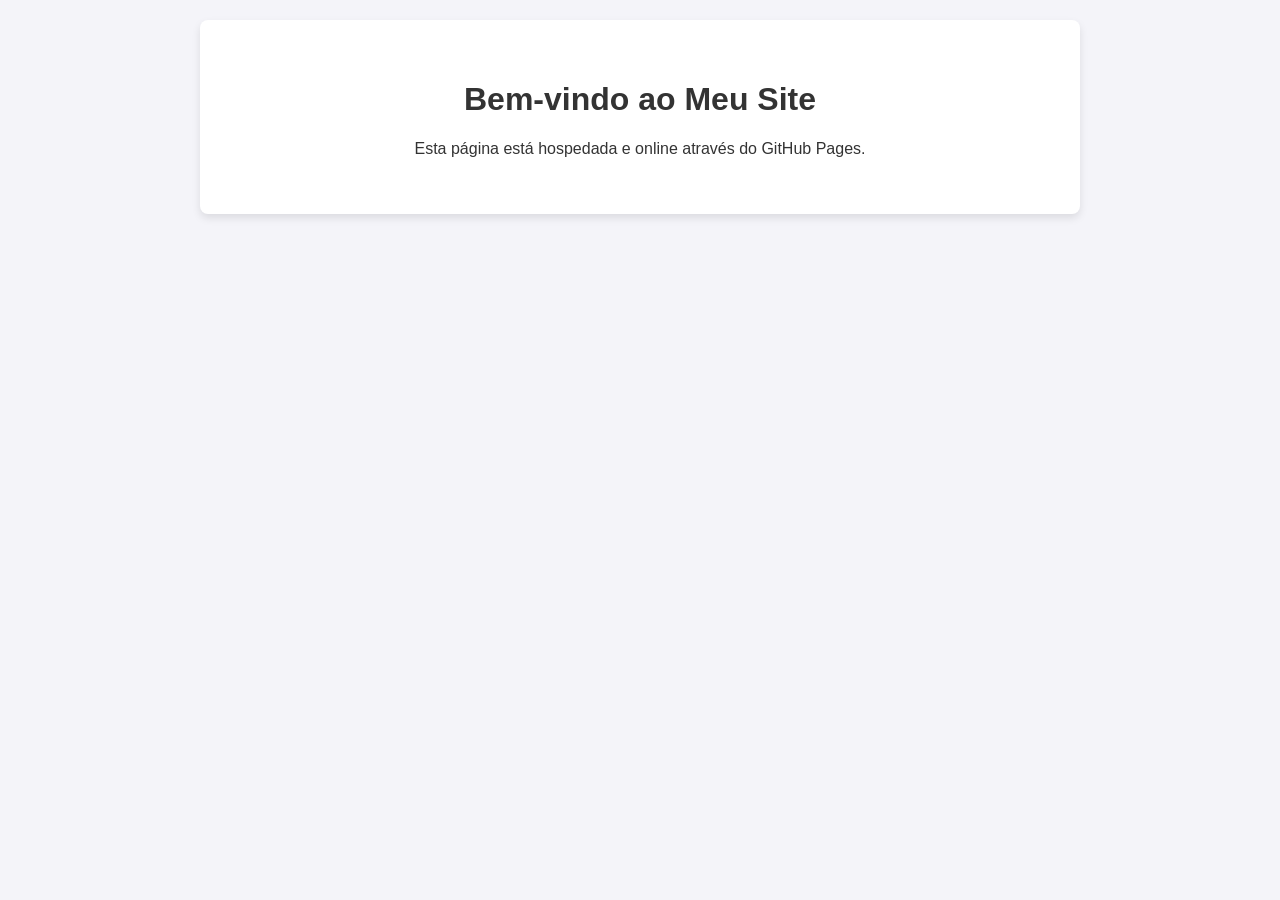
==== index.html @ ae2e9677 "Create index.html" ====
<!DOCTYPE html>
<html lang="pt-BR">
<head>
    <meta charset="UTF-8">
    <meta name="viewport" content="width=device-width, initial-scale=1.0">
    <title>Página Inicial</title>
    <style>
        body {
            font-family: Arial, sans-serif;
            background-color: #f4f4f9;
            color: #333;
            margin: 0;
            padding: 20px;
            text-align: center;
        }
        .container {
            max-width: 800px;
            margin: 0 auto;
            background: #fff;
            padding: 40px;
            border-radius: 8px;
            box-shadow: 0 4px 8px rgba(0,0,0,0.1);
        }
    </style>
</head>
<body>
    <div class="container">
        <h1>Bem-vindo ao Meu Site</h1>
        <p>Esta página está hospedada e online através do GitHub Pages.</p>
    </div>
</body>
</html>
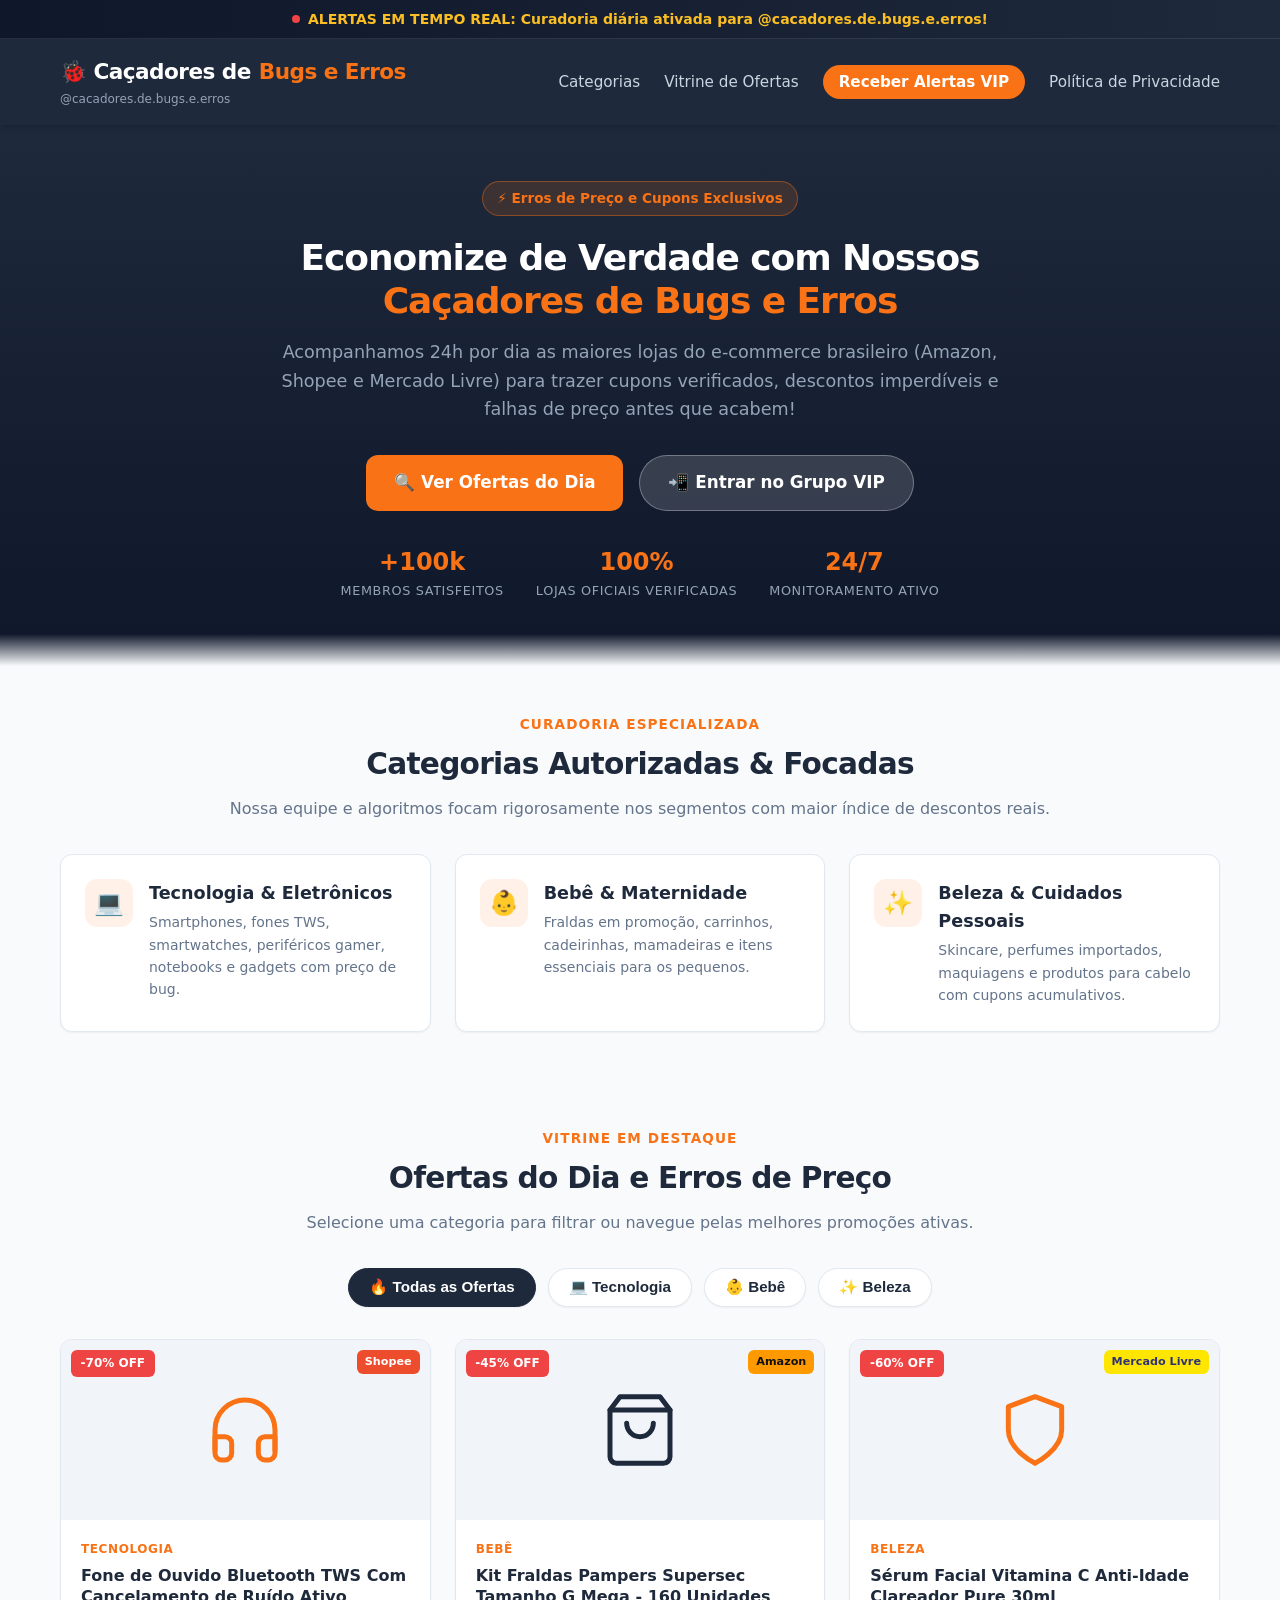
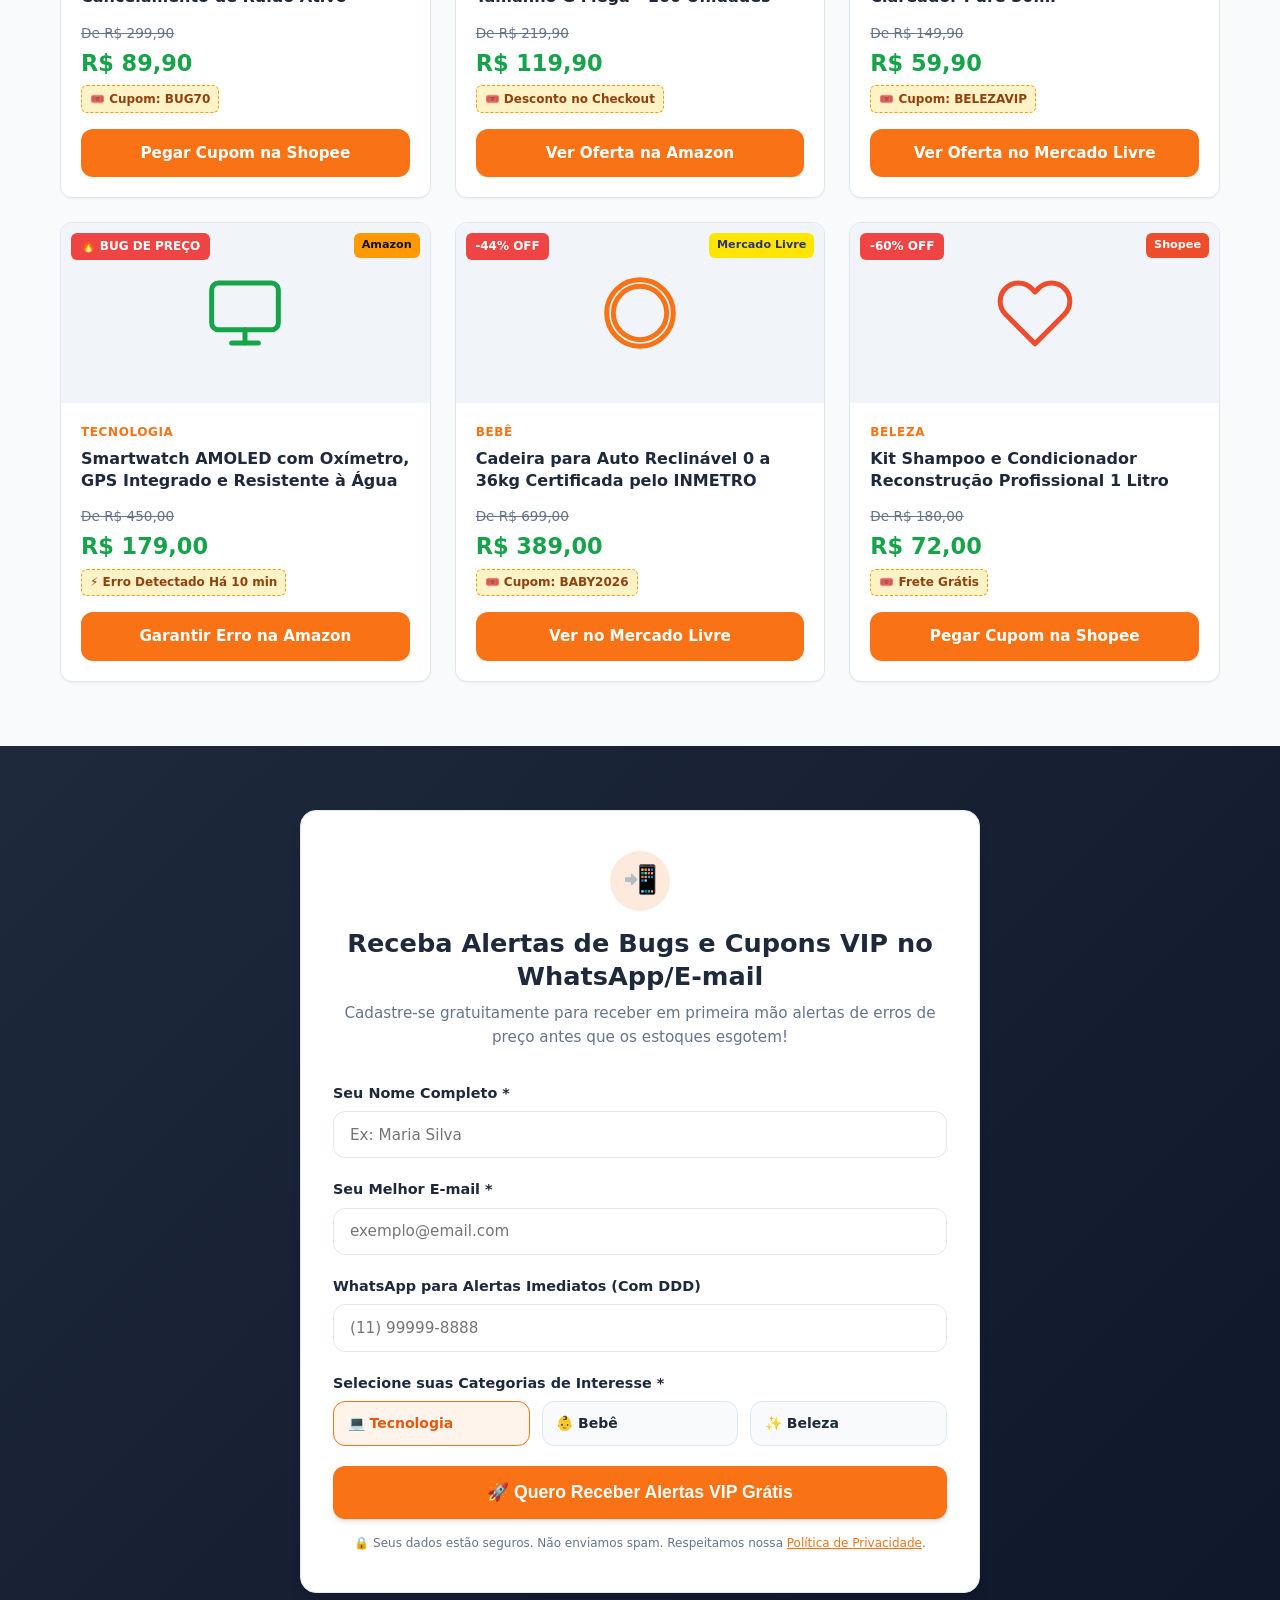
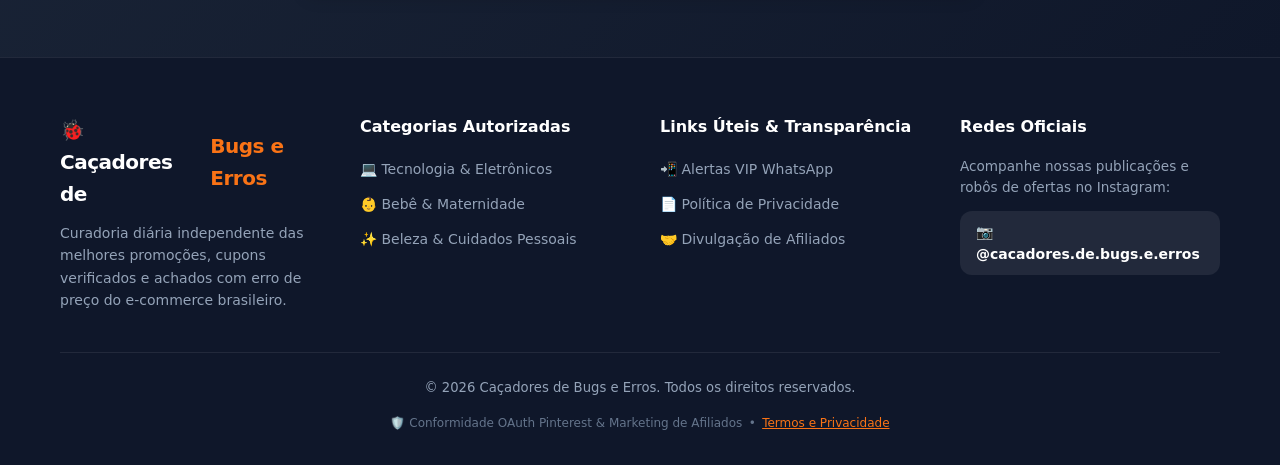
==== commit af03ae4e: "Create a responsive website for "Caçadores de Bugs e Erros" with a landing page and privacy policy (" ====
--- a/index.html
+++ b/index.html
@@ -3,30 +3,407 @@
 <head>
     <meta charset="UTF-8">
     <meta name="viewport" content="width=device-width, initial-scale=1.0">
-    <title>Página Inicial</title>
-    <style>
-        body {
-            font-family: Arial, sans-serif;
-            background-color: #f4f4f9;
-            color: #333;
-            margin: 0;
-            padding: 20px;
-            text-align: center;
-        }
-        .container {
-            max-width: 800px;
-            margin: 0 auto;
-            background: #fff;
-            padding: 40px;
-            border-radius: 8px;
-            box-shadow: 0 4px 8px rgba(0,0,0,0.1);
-        }
-    </style>
+    <title>Caçadores de Bugs e Erros | Curadoria de Ofertas, Cupons e Erros de Preço</title>
+    <meta name="description" content="Curadoria diária das melhores ofertas, cupons de desconto verificados e erros de preço em Tecnologia, Bebê e Beleza nas maiores lojas do Brasil.">
+    <link rel="stylesheet" href="css/styles.css">
+    <link rel="preconnect" href="https://fonts.googleapis.com">
 </head>
 <body>
-    <div class="container">
-        <h1>Bem-vindo ao Meu Site</h1>
-        <p>Esta página está hospedada e online através do GitHub Pages.</p>
+
+    <!-- Top Announcement Bar -->
+    <div class="top-banner">
+        <span class="pulse-dot"></span>
+        <span>ALERTAS EM TEMPO REAL: Curadoria diária ativada para @cacadores.de.bugs.e.erros!</span>
     </div>
+
+    <!-- Header / Navigation -->
+    <header class="site-header">
+        <div class="container header-container">
+            <div class="logo-group">
+                <a href="index.html" class="brand-logo">
+                    🐞 Caçadores de <span class="highlight">Bugs e Erros</span>
+                </a>
+                <span class="brand-handle">@cacadores.de.bugs.e.erros</span>
+            </div>
+
+            <button class="mobile-menu-btn" id="mobile-menu-btn" aria-label="Abrir menu de navegação" aria-expanded="false">☰</button>
+
+            <nav>
+                <ul class="nav-menu" id="nav-menu">
+                    <li><a href="#categorias" class="nav-link">Categorias</a></li>
+                    <li><a href="#ofertas" class="nav-link">Vitrine de Ofertas</a></li>
+                    <li><a href="#alertas" class="nav-link btn-nav-cta">Receber Alertas VIP</a></li>
+                    <li><a href="politica-de-privacidade.html" class="nav-link">Política de Privacidade</a></li>
+                </ul>
+            </nav>
+        </div>
+    </header>
+
+    <!-- Hero Section -->
+    <section class="hero-section">
+        <div class="container">
+            <div class="hero-badge">
+                <span>⚡ Erros de Preço e Cupons Exclusivos</span>
+            </div>
+            <h1 class="hero-title">
+                Economize de Verdade com Nossos <br><span>Caçadores de Bugs e Erros</span>
+            </h1>
+            <p class="hero-subtitle">
+                Acompanhamos 24h por dia as maiores lojas do e-commerce brasileiro (Amazon, Shopee e Mercado Livre) para trazer cupons verificados, descontos imperdíveis e falhas de preço antes que acabem!
+            </p>
+
+            <div style="display: flex; gap: 1rem; justify-content: center; flex-wrap: wrap;">
+                <a href="#ofertas" class="btn-deal-cta" style="width: auto; padding: 0.85rem 1.75rem; font-size: 1.05rem;">
+                    🔍 Ver Ofertas do Dia
+                </a>
+                <a href="#alertas" class="btn-nav-cta" style="padding: 0.85rem 1.75rem; font-size: 1.05rem; background-color: rgba(255,255,255,0.15); border: 1px solid rgba(255,255,255,0.3);">
+                    📲 Entrar no Grupo VIP
+                </a>
+            </div>
+
+            <div class="hero-stats">
+                <div class="stat-item">
+                    <span class="stat-number">+100k</span>
+                    <span class="stat-label">Membros Satisfeitos</span>
+                </div>
+                <div class="stat-item">
+                    <span class="stat-number">100%</span>
+                    <span class="stat-label">Lojas Oficiais Verificadas</span>
+                </div>
+                <div class="stat-item">
+                    <span class="stat-number">24/7</span>
+                    <span class="stat-label">Monitoramento Ativo</span>
+                </div>
+            </div>
+        </div>
+    </section>
+
+    <!-- Category Highlights Section -->
+    <section class="categories-section" id="categorias">
+        <div class="container">
+            <div class="section-header">
+                <span class="section-tag">Curadoria Especializada</span>
+                <h2 class="section-title">Categorias Autorizadas & Focadas</h2>
+                <p class="section-description">
+                    Nossa equipe e algoritmos focam rigorosamente nos segmentos com maior índice de descontos reais.
+                </p>
+            </div>
+
+            <!-- Interactive Category Cards -->
+            <div class="category-badges-grid">
+                <div class="category-card">
+                    <div class="category-icon">💻</div>
+                    <div class="category-info">
+                        <h3>Tecnologia & Eletrônicos</h3>
+                        <p>Smartphones, fones TWS, smartwatches, periféricos gamer, notebooks e gadgets com preço de bug.</p>
+                    </div>
+                </div>
+
+                <div class="category-card">
+                    <div class="category-icon">👶</div>
+                    <div class="category-info">
+                        <h3>Bebê & Maternidade</h3>
+                        <p>Fraldas em promoção, carrinhos, cadeirinhas, mamadeiras e itens essenciais para os pequenos.</p>
+                    </div>
+                </div>
+
+                <div class="category-card">
+                    <div class="category-icon">✨</div>
+                    <div class="category-info">
+                        <h3>Beleza & Cuidados Pessoais</h3>
+                        <p>Skincare, perfumes importados, maquiagens e produtos para cabelo com cupons acumulativos.</p>
+                    </div>
+                </div>
+            </div>
+        </div>
+    </section>
+
+    <!-- Deals Showcase Section -->
+    <section class="deals-section" id="ofertas">
+        <div class="container">
+            <div class="section-header">
+                <span class="section-tag">Vitrine em Destaque</span>
+                <h2 class="section-title">Ofertas do Dia e Erros de Preço</h2>
+                <p class="section-description">Selecione uma categoria para filtrar ou navegue pelas melhores promoções ativas.</p>
+            </div>
+
+            <!-- Filter Controls -->
+            <div class="category-filter-bar">
+                <button class="filter-btn active" data-category="todos">🔥 Todas as Ofertas</button>
+                <button class="filter-btn" data-category="tecnologia">💻 Tecnologia</button>
+                <button class="filter-btn" data-category="bebe">👶 Bebê</button>
+                <button class="filter-btn" data-category="beleza">✨ Beleza</button>
+            </div>
+
+            <!-- Deals Grid -->
+            <div class="deals-grid" id="deals-grid">
+
+                <!-- Deal 1: Tecnologia -->
+                <article class="deal-card" data-category="tecnologia">
+                    <div class="deal-card-header">
+                        <span class="badge-discount">-70% OFF</span>
+                        <span class="badge-store shopee">Shopee</span>
+                        <svg width="80" height="80" viewBox="0 0 24 24" fill="none" stroke="#f97316" stroke-width="1.5" stroke-linecap="round" stroke-linejoin="round"><path d="M3 18v-6a9 9 0 0 1 18 0v6"></path><path d="M21 19a2 2 0 0 1-2 2h-1a2 2 0 0 1-2-2v-3a2 2 0 0 1 2-2h3z"></path><path d="M3 19a2 2 0 0 0 2 2h1a2 2 0 0 0 2-2v-3a2 2 0 0 0-2-2H3z"></path></svg>
+                    </div>
+                    <div class="deal-card-body">
+                        <span class="deal-category-tag">Tecnologia</span>
+                        <h3 class="deal-title">Fone de Ouvido Bluetooth TWS Com Cancelamento de Ruído Ativo</h3>
+                        <div class="deal-price-box">
+                            <span class="price-original">De R$ 299,90</span>
+                            <div class="price-current-group">
+                                <span class="price-current">R$ 89,90</span>
+                            </div>
+                            <span class="coupon-tag">🎟️ Cupom: BUG70</span>
+                        </div>
+                        <a href="https://shopee.com.br" target="_blank" rel="noopener noreferrer" class="btn-deal-cta" data-store="Shopee">
+                            Pegar Cupom na Shopee
+                        </a>
+                    </div>
+                </article>
+
+                <!-- Deal 2: Bebê -->
+                <article class="deal-card" data-category="bebe">
+                    <div class="deal-card-header">
+                        <span class="badge-discount">-45% OFF</span>
+                        <span class="badge-store amazon">Amazon</span>
+                        <svg width="80" height="80" viewBox="0 0 24 24" fill="none" stroke="#1e293b" stroke-width="1.5" stroke-linecap="round" stroke-linejoin="round"><path d="M6 2L3 6v14a2 2 0 0 0 2 2h14a2 2 0 0 0 2-2V6l-3-4z"></path><line x1="3" y1="6" x2="21" y2="6"></line><path d="M16 10a4 4 0 0 1-8 0"></path></svg>
+                    </div>
+                    <div class="deal-card-body">
+                        <span class="deal-category-tag">Bebê</span>
+                        <h3 class="deal-title">Kit Fraldas Pampers Supersec Tamanho G Mega - 160 Unidades</h3>
+                        <div class="deal-price-box">
+                            <span class="price-original">De R$ 219,90</span>
+                            <div class="price-current-group">
+                                <span class="price-current">R$ 119,90</span>
+                            </div>
+                            <span class="coupon-tag">🎟️ Desconto no Checkout</span>
+                        </div>
+                        <a href="https://amazon.com.br" target="_blank" rel="noopener noreferrer" class="btn-deal-cta" data-store="Amazon">
+                            Ver Oferta na Amazon
+                        </a>
+                    </div>
+                </article>
+
+                <!-- Deal 3: Beleza -->
+                <article class="deal-card" data-category="beleza">
+                    <div class="deal-card-header">
+                        <span class="badge-discount">-60% OFF</span>
+                        <span class="badge-store mercadolivre">Mercado Livre</span>
+                        <svg width="80" height="80" viewBox="0 0 24 24" fill="none" stroke="#f97316" stroke-width="1.5" stroke-linecap="round" stroke-linejoin="round"><path d="M12 22s8-4 8-10V5l-8-3-8 3v7c0 6 8 10 8 10z"></path></svg>
+                    </div>
+                    <div class="deal-card-body">
+                        <span class="deal-category-tag">Beleza</span>
+                        <h3 class="deal-title">Sérum Facial Vitamina C Anti-Idade Clareador Pure 30ml</h3>
+                        <div class="deal-price-box">
+                            <span class="price-original">De R$ 149,90</span>
+                            <div class="price-current-group">
+                                <span class="price-current">R$ 59,90</span>
+                            </div>
+                            <span class="coupon-tag">🎟️ Cupom: BELEZAVIP</span>
+                        </div>
+                        <a href="https://mercadolivre.com.br" target="_blank" rel="noopener noreferrer" class="btn-deal-cta" data-store="Mercado Livre">
+                            Ver Oferta no Mercado Livre
+                        </a>
+                    </div>
+                </article>
+
+                <!-- Deal 4: Tecnologia (Erro de Preço) -->
+                <article class="deal-card" data-category="tecnologia">
+                    <div class="deal-card-header">
+                        <span class="badge-discount">🔥 BUG DE PREÇO</span>
+                        <span class="badge-store amazon">Amazon</span>
+                        <svg width="80" height="80" viewBox="0 0 24 24" fill="none" stroke="#16a34a" stroke-width="1.5" stroke-linecap="round" stroke-linejoin="round"><rect x="2" y="3" width="20" height="14" rx="2" ry="2"></rect><line x1="8" y1="21" x2="16" y2="21"></line><line x1="12" y1="17" x2="12" y2="21"></line></svg>
+                    </div>
+                    <div class="deal-card-body">
+                        <span class="deal-category-tag">Tecnologia</span>
+                        <h3 class="deal-title">Smartwatch AMOLED com Oxímetro, GPS Integrado e Resistente à Água</h3>
+                        <div class="deal-price-box">
+                            <span class="price-original">De R$ 450,00</span>
+                            <div class="price-current-group">
+                                <span class="price-current">R$ 179,00</span>
+                            </div>
+                            <span class="coupon-tag">⚡ Erro Detectado Há 10 min</span>
+                        </div>
+                        <a href="https://amazon.com.br" target="_blank" rel="noopener noreferrer" class="btn-deal-cta" data-store="Amazon">
+                            Garantir Erro na Amazon
+                        </a>
+                    </div>
+                </article>
+
+                <!-- Deal 5: Bebê -->
+                <article class="deal-card" data-category="bebe">
+                    <div class="deal-card-header">
+                        <span class="badge-discount">-44% OFF</span>
+                        <span class="badge-store mercadolivre">Mercado Livre</span>
+                        <svg width="80" height="80" viewBox="0 0 24 24" fill="none" stroke="#f97316" stroke-width="1.5" stroke-linecap="round" stroke-linejoin="round"><path d="M12 2a10 10 0 1 0 10 10A10 10 0 0 0 12 2zm0 18a8 8 0 1 1 8-8 8 8 0 0 1-8 8z"></path></svg>
+                    </div>
+                    <div class="deal-card-body">
+                        <span class="deal-category-tag">Bebê</span>
+                        <h3 class="deal-title">Cadeira para Auto Reclinável 0 a 36kg Certificada pelo INMETRO</h3>
+                        <div class="deal-price-box">
+                            <span class="price-original">De R$ 699,00</span>
+                            <div class="price-current-group">
+                                <span class="price-current">R$ 389,00</span>
+                            </div>
+                            <span class="coupon-tag">🎟️ Cupom: BABY2026</span>
+                        </div>
+                        <a href="https://mercadolivre.com.br" target="_blank" rel="noopener noreferrer" class="btn-deal-cta" data-store="Mercado Livre">
+                            Ver no Mercado Livre
+                        </a>
+                    </div>
+                </article>
+
+                <!-- Deal 6: Beleza -->
+                <article class="deal-card" data-category="beleza">
+                    <div class="deal-card-header">
+                        <span class="badge-discount">-60% OFF</span>
+                        <span class="badge-store shopee">Shopee</span>
+                        <svg width="80" height="80" viewBox="0 0 24 24" fill="none" stroke="#ee4d2d" stroke-width="1.5" stroke-linecap="round" stroke-linejoin="round"><path d="M20.84 4.61a5.5 5.5 0 0 0-7.78 0L12 5.67l-1.06-1.06a5.5 5.5 0 0 0-7.78 7.78l1.06 1.06L12 21.23l7.78-7.78 1.06-1.06a5.5 5.5 0 0 0 0-7.78z"></path></svg>
+                    </div>
+                    <div class="deal-card-body">
+                        <span class="deal-category-tag">Beleza</span>
+                        <h3 class="deal-title">Kit Shampoo e Condicionador Reconstrução Profissional 1 Litro</h3>
+                        <div class="deal-price-box">
+                            <span class="price-original">De R$ 180,00</span>
+                            <div class="price-current-group">
+                                <span class="price-current">R$ 72,00</span>
+                            </div>
+                            <span class="coupon-tag">🎟️ Frete Grátis</span>
+                        </div>
+                        <a href="https://shopee.com.br" target="_blank" rel="noopener noreferrer" class="btn-deal-cta" data-store="Shopee">
+                            Pegar Cupom na Shopee
+                        </a>
+                    </div>
+                </article>
+
+            </div>
+        </div>
+    </section>
+
+    <!-- Lead Capture Section (Netlify Forms) -->
+    <section class="lead-capture-section" id="alertas">
+        <div class="container">
+            <div class="capture-card">
+                <div class="capture-header">
+                    <div class="capture-icon-badge">📲</div>
+                    <h2 class="capture-title">Receba Alertas de Bugs e Cupons VIP no WhatsApp/E-mail</h2>
+                    <p class="capture-subtitle">Cadastre-se gratuitamente para receber em primeira mão alertas de erros de preço antes que os estoques esgotem!</p>
+                </div>
+
+                <!-- Netlify Form -->
+                <form name="alertas-vip" method="POST" data-netlify="true" netlify-honeypot="bot-field" id="alertas-form">
+                    <!-- Hidden field required for Netlify Form processing -->
+                    <input type="hidden" name="form-name" value="alertas-vip" />
+                    
+                    <!-- Honeypot field for spam prevention -->
+                    <p style="display:none">
+                        <label>Não preencha este campo se for humano: <input name="bot-field" /></label>
+                    </p>
+
+                    <div class="form-group">
+                        <label for="nome" class="form-label">Seu Nome Completo *</label>
+                        <input type="text" id="nome" name="nome" class="form-control" placeholder="Ex: Maria Silva" required />
+                    </div>
+
+                    <div class="form-group">
+                        <label for="email" class="form-label">Seu Melhor E-mail *</label>
+                        <input type="email" id="email" name="email" class="form-control" placeholder="exemplo@email.com" required />
+                    </div>
+
+                    <div class="form-group">
+                        <label for="whatsapp" class="form-label">WhatsApp para Alertas Imediatos (Com DDD)</label>
+                        <input type="tel" id="whatsapp" name="whatsapp" class="form-control" placeholder="(11) 99999-8888" />
+                    </div>
+
+                    <div class="form-group">
+                        <label class="form-label">Selecione suas Categorias de Interesse *</label>
+                        <div class="category-checkbox-group">
+                            <label class="category-option">
+                                <input type="checkbox" name="categoria_tecnologia" value="Tecnologia" checked />
+                                <span class="category-label-card">💻 Tecnologia</span>
+                            </label>
+
+                            <label class="category-option">
+                                <input type="checkbox" name="categoria_bebe" value="Bebe" />
+                                <span class="category-label-card">👶 Bebê</span>
+                            </label>
+
+                            <label class="category-option">
+                                <input type="checkbox" name="categoria_beleza" value="Beleza" />
+                                <span class="category-label-card">✨ Beleza</span>
+                            </label>
+                        </div>
+                    </div>
+
+                    <button type="submit" class="btn-submit-lead">
+                        🚀 Quero Receber Alertas VIP Grátis
+                    </button>
+
+                    <p class="form-disclaimer">
+                        🔒 Seus dados estão seguros. Não enviamos spam. Respeitamos nossa <a href="politica-de-privacidade.html">Política de Privacidade</a>.
+                    </p>
+                </form>
+
+                <!-- Success Message Display -->
+                <div class="form-success-message" id="form-success">
+                    <h4>🎉 Cadastro Realizado com Sucesso!</h4>
+                    <p>Você foi incluído na nossa lista VIP do <strong>@cacadores.de.bugs.e.erros</strong>. Fique atento às suas notificações para não perder nenhum erro de preço!</p>
+                </div>
+            </div>
+        </div>
+    </section>
+
+    <!-- Footer -->
+    <footer class="site-footer">
+        <div class="container">
+            <div class="footer-grid">
+                <div class="footer-brand">
+                    <a href="index.html" class="brand-logo">
+                        🐞 Caçadores de <span class="highlight">Bugs e Erros</span>
+                    </a>
+                    <p class="footer-description">
+                        Curadoria diária independente das melhores promoções, cupons verificados e achados com erro de preço do e-commerce brasileiro.
+                    </p>
+                </div>
+
+                <div>
+                    <h4 class="footer-title">Categorias Autorizadas</h4>
+                    <ul class="footer-links">
+                        <li><a href="#ofertas">💻 Tecnologia & Eletrônicos</a></li>
+                        <li><a href="#ofertas">👶 Bebê & Maternidade</a></li>
+                        <li><a href="#ofertas">✨ Beleza & Cuidados Pessoais</a></li>
+                    </ul>
+                </div>
+
+                <div>
+                    <h4 class="footer-title">Links Úteis & Transparência</h4>
+                    <ul class="footer-links">
+                        <li><a href="index.html#alertas">📲 Alertas VIP WhatsApp</a></li>
+                        <li><a href="politica-de-privacidade.html">📄 Política de Privacidade</a></li>
+                        <li><a href="politica-de-privacidade.html#afiliacao">🤝 Divulgação de Afiliados</a></li>
+                    </ul>
+                </div>
+
+                <div>
+                    <h4 class="footer-title">Redes Oficiais</h4>
+                    <p style="font-size: 0.85rem; margin-bottom: 0.75rem;">Acompanhe nossas publicações e robôs de ofertas no Instagram:</p>
+                    <a href="https://instagram.com/cacadores.de.bugs.e.erros" target="_blank" rel="noopener noreferrer" class="footer-social-btn">
+                        📷 @cacadores.de.bugs.e.erros
+                    </a>
+                </div>
+            </div>
+
+            <div class="footer-bottom">
+                <p>© 2026 Caçadores de Bugs e Erros. Todos os direitos reservados.</p>
+                <div class="footer-legal-badge">
+                    <span>🛡️ Conformidade OAuth Pinterest & Marketing de Afiliados</span>
+                    <span>•</span>
+                    <a href="politica-de-privacidade.html" style="color: var(--accent-orange); text-decoration: underline;">Termos e Privacidade</a>
+                </div>
+            </div>
+        </div>
+    </footer>
+
+    <script src="js/main.js"></script>
 </body>
 </html>
--- a/css/styles.css
+++ b/css/styles.css
@@ -0,0 +1,998 @@
+/* ==========================================================================
+   Caçadores de Bugs e Erros - Stylesheet
+   Palette: Dark Blue (#1e293b), Vibrant Orange (#f97316), Light BG (#f8fafc)
+   ========================================================================== */
+
+:root {
+  --primary-dark: #1e293b;
+  --primary-darker: #0f172a;
+  --accent-orange: #f97316;
+  --accent-orange-hover: #ea580c;
+  --bg-light: #f8fafc;
+  --card-bg: #ffffff;
+  --text-main: #1e293b;
+  --text-muted: #64748b;
+  --text-light: #f8fafc;
+  --border-color: #e2e8f0;
+  --success-green: #16a34a;
+  --badge-bg: #f1f5f9;
+  --shadow-sm: 0 1px 2px 0 rgb(0 0 0 / 0.05);
+  --shadow-md: 0 4px 6px -1px rgb(0 0 0 / 0.1), 0 2px 4px -2px rgb(0 0 0 / 0.1);
+  --shadow-lg: 0 10px 15px -3px rgb(0 0 0 / 0.1), 0 4px 6px -4px rgb(0 0 0 / 0.1);
+  --radius-sm: 6px;
+  --radius-md: 12px;
+  --radius-lg: 16px;
+  --radius-full: 9999px;
+  --font-sans: system-ui, -apple-system, BlinkMacSystemFont, 'Segoe UI', Roboto, Oxygen, Ubuntu, Cantarell, 'Open Sans', 'Helvetica Neue', sans-serif;
+}
+
+/* Reset & Base Styles */
+*, *::before, *::after {
+  box-sizing: border-box;
+  margin: 0;
+  padding: 0;
+}
+
+html {
+  scroll-behavior: smooth;
+  font-size: 16px;
+}
+
+body {
+  font-family: var(--font-sans);
+  background-color: var(--bg-light);
+  color: var(--text-main);
+  line-height: 1.6;
+  -webkit-font-smoothing: antialiased;
+  display: flex;
+  flex-direction: column;
+  min-height: 100vh;
+}
+
+a {
+  color: inherit;
+  text-decoration: none;
+}
+
+img {
+  max-width: 100%;
+  height: auto;
+  display: block;
+}
+
+.container {
+  width: 100%;
+  max-width: 1200px;
+  margin: 0 auto;
+  padding: 0 1.25rem;
+}
+
+/* Top Announcement Bar */
+.top-banner {
+  background: linear-gradient(90deg, #0f172a 0%, #1e293b 100%);
+  color: #fbbf24;
+  text-align: center;
+  padding: 0.5rem 1rem;
+  font-size: 0.875rem;
+  font-weight: 600;
+  display: flex;
+  align-items: center;
+  justify-content: center;
+  gap: 0.5rem;
+  border-bottom: 1px solid rgba(255, 255, 255, 0.1);
+}
+
+.top-banner .pulse-dot {
+  width: 8px;
+  height: 8px;
+  background-color: #ef4444;
+  border-radius: 50%;
+  box-shadow: 0 0 0 0 rgba(239, 68, 68, 0.7);
+  animation: pulse 1.5s infinite;
+}
+
+@keyframes pulse {
+  0% {
+    transform: scale(0.95);
+    box-shadow: 0 0 0 0 rgba(239, 68, 68, 0.7);
+  }
+  70% {
+    transform: scale(1);
+    box-shadow: 0 0 0 6px rgba(239, 68, 68, 0);
+  }
+  100% {
+    transform: scale(0.95);
+    box-shadow: 0 0 0 0 rgba(239, 68, 68, 0);
+  }
+}
+
+/* Header & Navigation */
+.site-header {
+  background-color: var(--primary-dark);
+  color: var(--text-light);
+  position: sticky;
+  top: 0;
+  z-index: 100;
+  box-shadow: var(--shadow-md);
+}
+
+.header-container {
+  display: flex;
+  align-items: center;
+  justify-content: space-between;
+  padding: 1rem 1.25rem;
+}
+
+.logo-group {
+  display: flex;
+  flex-direction: column;
+}
+
+.brand-logo {
+  font-size: 1.35rem;
+  font-weight: 800;
+  letter-spacing: -0.025em;
+  color: #ffffff;
+  display: flex;
+  align-items: center;
+  gap: 0.5rem;
+}
+
+.brand-logo span.highlight {
+  color: var(--accent-orange);
+}
+
+.brand-handle {
+  font-size: 0.75rem;
+  color: #94a3b8;
+  font-weight: 500;
+}
+
+.nav-menu {
+  display: flex;
+  align-items: center;
+  gap: 1.5rem;
+  list-style: none;
+}
+
+.nav-link {
+  font-size: 0.95rem;
+  font-weight: 500;
+  color: #cbd5e1;
+  transition: color 0.2s ease;
+}
+
+.nav-link:hover,
+.nav-link.active {
+  color: var(--accent-orange);
+}
+
+.btn-nav-cta {
+  background-color: var(--accent-orange);
+  color: #ffffff !important;
+  padding: 0.5rem 1rem;
+  border-radius: var(--radius-full);
+  font-weight: 600;
+  transition: background-color 0.2s ease, transform 0.1s ease;
+}
+
+.btn-nav-cta:hover {
+  background-color: var(--accent-orange-hover);
+  transform: translateY(-1px);
+}
+
+.mobile-menu-btn {
+  display: none;
+  background: none;
+  border: none;
+  color: #ffffff;
+  font-size: 1.5rem;
+  cursor: pointer;
+}
+
+/* Hero Section */
+.hero-section {
+  background: linear-gradient(180deg, var(--primary-dark) 0%, var(--primary-darker) 100%);
+  color: #ffffff;
+  padding: 3.5rem 0 4rem;
+  text-align: center;
+  position: relative;
+  overflow: hidden;
+}
+
+.hero-section::after {
+  content: '';
+  position: absolute;
+  bottom: 0;
+  left: 0;
+  right: 0;
+  height: 2rem;
+  background: linear-gradient(to top, var(--bg-light), transparent);
+}
+
+.hero-badge {
+  display: inline-flex;
+  align-items: center;
+  gap: 0.5rem;
+  background-color: rgba(249, 115, 22, 0.15);
+  border: 1px solid rgba(249, 115, 22, 0.4);
+  color: var(--accent-orange);
+  padding: 0.35rem 0.9rem;
+  border-radius: var(--radius-full);
+  font-size: 0.85rem;
+  font-weight: 600;
+  margin-bottom: 1.25rem;
+}
+
+.hero-title {
+  font-size: 2.25rem;
+  font-weight: 800;
+  line-height: 1.2;
+  margin-bottom: 1rem;
+  letter-spacing: -0.03em;
+}
+
+.hero-title span {
+  color: var(--accent-orange);
+}
+
+.hero-subtitle {
+  font-size: 1.1rem;
+  color: #94a3b8;
+  max-width: 750px;
+  margin: 0 auto 2rem;
+  line-height: 1.6;
+}
+
+.hero-stats {
+  display: flex;
+  justify-content: center;
+  gap: 2rem;
+  flex-wrap: wrap;
+  margin-top: 2rem;
+}
+
+.stat-item {
+  display: flex;
+  flex-direction: column;
+  align-items: center;
+}
+
+.stat-number {
+  font-size: 1.5rem;
+  font-weight: 800;
+  color: var(--accent-orange);
+}
+
+.stat-label {
+  font-size: 0.8rem;
+  color: #94a3b8;
+  text-transform: uppercase;
+  letter-spacing: 0.05em;
+}
+
+/* Category Highlights Section */
+.categories-section {
+  padding: 3rem 0 1.5rem;
+}
+
+.section-header {
+  text-align: center;
+  margin-bottom: 2rem;
+}
+
+.section-tag {
+  color: var(--accent-orange);
+  font-size: 0.85rem;
+  font-weight: 700;
+  text-transform: uppercase;
+  letter-spacing: 0.08em;
+  margin-bottom: 0.35rem;
+  display: block;
+}
+
+.section-title {
+  font-size: 1.85rem;
+  font-weight: 800;
+  color: var(--primary-dark);
+  letter-spacing: -0.025em;
+}
+
+.section-description {
+  color: var(--text-muted);
+  font-size: 1rem;
+  margin-top: 0.5rem;
+}
+
+.category-filter-bar {
+  display: flex;
+  justify-content: center;
+  gap: 0.75rem;
+  flex-wrap: wrap;
+  margin-bottom: 2rem;
+}
+
+.filter-btn {
+  background-color: #ffffff;
+  border: 1px solid var(--border-color);
+  color: var(--text-main);
+  padding: 0.6rem 1.25rem;
+  border-radius: var(--radius-full);
+  font-size: 0.95rem;
+  font-weight: 600;
+  cursor: pointer;
+  transition: all 0.2s ease;
+  display: flex;
+  align-items: center;
+  gap: 0.5rem;
+  box-shadow: var(--shadow-sm);
+}
+
+.filter-btn:hover {
+  border-color: var(--accent-orange);
+  color: var(--accent-orange);
+}
+
+.filter-btn.active {
+  background-color: var(--primary-dark);
+  color: #ffffff;
+  border-color: var(--primary-dark);
+}
+
+.category-badges-grid {
+  display: grid;
+  grid-template-columns: repeat(auto-fit, minmax(280px, 1fr));
+  gap: 1.5rem;
+  margin-bottom: 2.5rem;
+}
+
+.category-card {
+  background-color: #ffffff;
+  border-radius: var(--radius-md);
+  padding: 1.5rem;
+  border: 1px solid var(--border-color);
+  box-shadow: var(--shadow-sm);
+  display: flex;
+  align-items: flex-start;
+  gap: 1rem;
+  transition: transform 0.2s ease, box-shadow 0.2s ease;
+}
+
+.category-card:hover {
+  transform: translateY(-3px);
+  box-shadow: var(--shadow-md);
+  border-color: rgba(249, 115, 22, 0.3);
+}
+
+.category-icon {
+  width: 48px;
+  height: 48px;
+  background-color: rgba(249, 115, 22, 0.1);
+  color: var(--accent-orange);
+  border-radius: var(--radius-md);
+  display: flex;
+  align-items: center;
+  justify-content: center;
+  font-size: 1.5rem;
+  flex-shrink: 0;
+}
+
+.category-info h3 {
+  font-size: 1.1rem;
+  font-weight: 700;
+  color: var(--primary-dark);
+  margin-bottom: 0.25rem;
+}
+
+.category-info p {
+  font-size: 0.875rem;
+  color: var(--text-muted);
+}
+
+/* Deals Showcase Section */
+.deals-section {
+  padding: 2rem 0 4rem;
+}
+
+.deals-grid {
+  display: grid;
+  grid-template-columns: repeat(auto-fill, minmax(280px, 1fr));
+  gap: 1.5rem;
+}
+
+.deal-card {
+  background-color: var(--card-bg);
+  border-radius: var(--radius-md);
+  border: 1px solid var(--border-color);
+  overflow: hidden;
+  box-shadow: var(--shadow-sm);
+  display: flex;
+  flex-direction: column;
+  transition: transform 0.25s ease, box-shadow 0.25s ease;
+  position: relative;
+}
+
+.deal-card:hover {
+  transform: translateY(-4px);
+  box-shadow: var(--shadow-lg);
+}
+
+.deal-card-header {
+  position: relative;
+  background-color: #f1f5f9;
+  padding: 1.5rem 1rem;
+  display: flex;
+  align-items: center;
+  justify-content: center;
+  min-height: 180px;
+}
+
+.deal-card-header img {
+  max-height: 140px;
+  object-fit: contain;
+  transition: transform 0.3s ease;
+}
+
+.deal-card:hover .deal-card-header img {
+  transform: scale(1.05);
+}
+
+.badge-discount {
+  position: absolute;
+  top: 10px;
+  left: 10px;
+  background-color: #ef4444;
+  color: #ffffff;
+  font-size: 0.75rem;
+  font-weight: 800;
+  padding: 0.25rem 0.6rem;
+  border-radius: var(--radius-sm);
+  text-transform: uppercase;
+}
+
+.badge-store {
+  position: absolute;
+  top: 10px;
+  right: 10px;
+  background-color: var(--primary-dark);
+  color: #ffffff;
+  font-size: 0.7rem;
+  font-weight: 700;
+  padding: 0.2rem 0.5rem;
+  border-radius: var(--radius-sm);
+}
+
+.badge-store.amazon { background-color: #ff9900; color: #111; }
+.badge-store.shopee { background-color: #ee4d2d; color: #fff; }
+.badge-store.mercadolivre { background-color: #ffe600; color: #2d3277; }
+
+.deal-card-body {
+  padding: 1.25rem;
+  display: flex;
+  flex-direction: column;
+  flex-grow: 1;
+}
+
+.deal-category-tag {
+  font-size: 0.75rem;
+  font-weight: 700;
+  text-transform: uppercase;
+  color: var(--accent-orange);
+  margin-bottom: 0.35rem;
+  letter-spacing: 0.05em;
+}
+
+.deal-title {
+  font-size: 1rem;
+  font-weight: 700;
+  color: var(--primary-dark);
+  margin-bottom: 0.75rem;
+  line-height: 1.35;
+  display: -webkit-box;
+  -webkit-line-clamp: 2;
+  line-clamp: 2;
+  -webkit-box-orient: vertical;
+  overflow: hidden;
+}
+
+.deal-price-box {
+  margin-top: auto;
+  margin-bottom: 1rem;
+}
+
+.price-original {
+  font-size: 0.85rem;
+  color: var(--text-muted);
+  text-decoration: line-through;
+}
+
+.price-current-group {
+  display: flex;
+  align-items: baseline;
+  gap: 0.5rem;
+}
+
+.price-current {
+  font-size: 1.4rem;
+  font-weight: 800;
+  color: var(--success-green);
+}
+
+.coupon-tag {
+  display: inline-block;
+  background-color: #fef3c7;
+  color: #92400e;
+  border: 1px dashed #f59e0b;
+  font-size: 0.75rem;
+  font-weight: 700;
+  padding: 0.2rem 0.5rem;
+  border-radius: var(--radius-sm);
+  margin-top: 0.25rem;
+}
+
+.btn-deal-cta {
+  display: flex;
+  align-items: center;
+  justify-content: center;
+  gap: 0.5rem;
+  width: 100%;
+  background-color: var(--accent-orange);
+  color: #ffffff;
+  padding: 0.75rem 1rem;
+  border-radius: var(--radius-md);
+  font-weight: 700;
+  font-size: 0.95rem;
+  text-align: center;
+  border: none;
+  cursor: pointer;
+  transition: background-color 0.2s ease, transform 0.1s ease;
+}
+
+.btn-deal-cta:hover {
+  background-color: var(--accent-orange-hover);
+  transform: translateY(-1px);
+}
+
+/* Lead Capture Section (Netlify Forms) */
+.lead-capture-section {
+  background: linear-gradient(135deg, var(--primary-dark) 0%, #0f172a 100%);
+  color: #ffffff;
+  padding: 4rem 0;
+  position: relative;
+}
+
+.capture-card {
+  background-color: #ffffff;
+  color: var(--text-main);
+  border-radius: var(--radius-lg);
+  padding: 2.5rem 2rem;
+  max-width: 680px;
+  margin: 0 auto;
+  box-shadow: var(--shadow-lg);
+  border: 1px solid var(--border-color);
+}
+
+.capture-header {
+  text-align: center;
+  margin-bottom: 2rem;
+}
+
+.capture-icon-badge {
+  width: 60px;
+  height: 60px;
+  background-color: rgba(249, 115, 22, 0.15);
+  color: var(--accent-orange);
+  border-radius: 50%;
+  display: flex;
+  align-items: center;
+  justify-content: center;
+  font-size: 1.75rem;
+  margin: 0 auto 1rem;
+}
+
+.capture-title {
+  font-size: 1.6rem;
+  font-weight: 800;
+  color: var(--primary-dark);
+  line-height: 1.3;
+  margin-bottom: 0.5rem;
+}
+
+.capture-subtitle {
+  color: var(--text-muted);
+  font-size: 0.95rem;
+}
+
+.form-group {
+  margin-bottom: 1.25rem;
+}
+
+.form-label {
+  display: block;
+  font-weight: 600;
+  font-size: 0.9rem;
+  margin-bottom: 0.4rem;
+  color: var(--primary-dark);
+}
+
+.form-control {
+  width: 100%;
+  padding: 0.85rem 1rem;
+  font-size: 0.95rem;
+  border: 1.5px solid var(--border-color);
+  border-radius: var(--radius-md);
+  font-family: inherit;
+  transition: border-color 0.2s ease, box-shadow 0.2s ease;
+  background-color: #ffffff;
+  color: var(--text-main);
+}
+
+.form-control:focus {
+  outline: none;
+  border-color: var(--accent-orange);
+  box-shadow: 0 0 0 3px rgba(249, 115, 22, 0.15);
+}
+
+.category-checkbox-group {
+  display: grid;
+  grid-template-columns: repeat(auto-fit, minmax(140px, 1fr));
+  gap: 0.75rem;
+  margin-top: 0.35rem;
+}
+
+.category-option {
+  position: relative;
+}
+
+.category-option input[type="checkbox"] {
+  position: absolute;
+  opacity: 0;
+  cursor: pointer;
+  height: 0;
+  width: 0;
+}
+
+.category-label-card {
+  display: flex;
+  align-items: center;
+  gap: 0.5rem;
+  padding: 0.65rem 0.85rem;
+  border: 1.5px solid var(--border-color);
+  border-radius: var(--radius-md);
+  cursor: pointer;
+  font-size: 0.875rem;
+  font-weight: 600;
+  transition: all 0.2s ease;
+  background-color: #f8fafc;
+  user-select: none;
+}
+
+.category-option input[type="checkbox"]:checked + .category-label-card {
+  border-color: var(--accent-orange);
+  background-color: rgba(249, 115, 22, 0.08);
+  color: var(--accent-orange-hover);
+}
+
+.category-option input[type="checkbox"]:focus + .category-label-card {
+  box-shadow: 0 0 0 2px rgba(249, 115, 22, 0.2);
+}
+
+.btn-submit-lead {
+  width: 100%;
+  background-color: var(--accent-orange);
+  color: #ffffff;
+  padding: 1rem;
+  font-size: 1.1rem;
+  font-weight: 800;
+  border: none;
+  border-radius: var(--radius-md);
+  cursor: pointer;
+  transition: background-color 0.2s ease, transform 0.1s ease;
+  display: flex;
+  align-items: center;
+  justify-content: center;
+  gap: 0.5rem;
+  box-shadow: var(--shadow-md);
+  margin-top: 0.5rem;
+}
+
+.btn-submit-lead:hover {
+  background-color: var(--accent-orange-hover);
+  transform: translateY(-2px);
+}
+
+.form-disclaimer {
+  font-size: 0.75rem;
+  color: var(--text-muted);
+  text-align: center;
+  margin-top: 1rem;
+  line-height: 1.4;
+}
+
+.form-disclaimer a {
+  color: var(--accent-orange);
+  text-decoration: underline;
+}
+
+.form-success-message {
+  display: none;
+  text-align: center;
+  padding: 2rem 1rem;
+  background-color: #f0fdf4;
+  border: 1px solid #bbf7d0;
+  border-radius: var(--radius-md);
+  color: #166534;
+}
+
+.form-success-message h4 {
+  font-size: 1.3rem;
+  font-weight: 800;
+  margin-bottom: 0.5rem;
+}
+
+/* Privacy Policy Specific Styles */
+.policy-page {
+  padding: 3rem 0 5rem;
+  flex-grow: 1;
+}
+
+.policy-header {
+  background-color: var(--primary-dark);
+  color: #ffffff;
+  padding: 3rem 0;
+  margin-bottom: 2.5rem;
+}
+
+.policy-title {
+  font-size: 2.2rem;
+  font-weight: 800;
+  margin-bottom: 0.5rem;
+}
+
+.policy-meta {
+  color: #94a3b8;
+  font-size: 0.9rem;
+}
+
+.policy-container {
+  max-width: 900px;
+  margin: 0 auto;
+  background-color: #ffffff;
+  padding: 2.5rem;
+  border-radius: var(--radius-lg);
+  border: 1px solid var(--border-color);
+  box-shadow: var(--shadow-sm);
+}
+
+.policy-section {
+  margin-bottom: 2.25rem;
+  padding-bottom: 2rem;
+  border-bottom: 1px solid var(--border-color);
+}
+
+.policy-section:last-child {
+  border-bottom: none;
+  margin-bottom: 0;
+  padding-bottom: 0;
+}
+
+.policy-section-title {
+  font-size: 1.35rem;
+  font-weight: 700;
+  color: var(--primary-dark);
+  margin-bottom: 1rem;
+  display: flex;
+  align-items: center;
+  gap: 0.5rem;
+}
+
+.policy-section-title span.badge-num {
+  background-color: var(--accent-orange);
+  color: #ffffff;
+  width: 28px;
+  height: 28px;
+  border-radius: 50%;
+  display: inline-flex;
+  align-items: center;
+  justify-content: center;
+  font-size: 0.85rem;
+  font-weight: 800;
+  flex-shrink: 0;
+}
+
+.policy-text {
+  color: #334155;
+  font-size: 0.98rem;
+  line-height: 1.7;
+  margin-bottom: 1rem;
+}
+
+.policy-list {
+  margin-left: 1.5rem;
+  margin-bottom: 1rem;
+  color: #334155;
+}
+
+.policy-list li {
+  margin-bottom: 0.5rem;
+  line-height: 1.6;
+}
+
+.policy-highlight-box {
+  background-color: #f8fafc;
+  border-left: 4px solid var(--accent-orange);
+  padding: 1.25rem;
+  border-radius: 0 var(--radius-md) var(--radius-md) 0;
+  margin: 1.25rem 0;
+}
+
+.policy-highlight-box p {
+  margin-bottom: 0;
+  font-weight: 500;
+  color: var(--primary-dark);
+}
+
+/* Footer */
+.site-footer {
+  background-color: var(--primary-darker);
+  color: #94a3b8;
+  padding: 3.5rem 0 2rem;
+  margin-top: auto;
+  border-top: 1px solid rgba(255, 255, 255, 0.08);
+}
+
+.footer-grid {
+  display: grid;
+  grid-template-columns: repeat(auto-fit, minmax(240px, 1fr));
+  gap: 2.5rem;
+  margin-bottom: 2.5rem;
+}
+
+.footer-brand .brand-logo {
+  font-size: 1.25rem;
+  margin-bottom: 0.75rem;
+}
+
+.footer-description {
+  font-size: 0.875rem;
+  line-height: 1.6;
+}
+
+.footer-title {
+  color: #ffffff;
+  font-size: 1rem;
+  font-weight: 700;
+  margin-bottom: 1rem;
+}
+
+.footer-links {
+  list-style: none;
+}
+
+.footer-links li {
+  margin-bottom: 0.6rem;
+}
+
+.footer-links a {
+  font-size: 0.875rem;
+  transition: color 0.2s ease;
+  display: inline-flex;
+  align-items: center;
+  gap: 0.4rem;
+}
+
+.footer-links a:hover {
+  color: var(--accent-orange);
+}
+
+.footer-social-btn {
+  display: inline-flex;
+  align-items: center;
+  gap: 0.5rem;
+  background-color: rgba(255, 255, 255, 0.08);
+  color: #ffffff;
+  padding: 0.6rem 1rem;
+  border-radius: var(--radius-md);
+  font-size: 0.875rem;
+  font-weight: 600;
+  transition: background-color 0.2s ease;
+}
+
+.footer-social-btn:hover {
+  background-color: var(--accent-orange);
+  color: #ffffff;
+}
+
+.footer-bottom {
+  border-top: 1px solid rgba(255, 255, 255, 0.08);
+  padding-top: 1.5rem;
+  display: flex;
+  flex-direction: column;
+  align-items: center;
+  justify-content: space-between;
+  gap: 1rem;
+  font-size: 0.825rem;
+  text-align: center;
+}
+
+.footer-legal-badge {
+  display: inline-flex;
+  align-items: center;
+  gap: 0.4rem;
+  color: #64748b;
+  font-size: 0.75rem;
+}
+
+/* Toast Notification */
+.toast-container {
+  position: fixed;
+  bottom: 20px;
+  right: 20px;
+  z-index: 1000;
+}
+
+.toast {
+  background-color: var(--primary-dark);
+  color: #ffffff;
+  padding: 0.9rem 1.25rem;
+  border-radius: var(--radius-md);
+  box-shadow: var(--shadow-lg);
+  display: flex;
+  align-items: center;
+  gap: 0.75rem;
+  border-left: 4px solid var(--accent-orange);
+  transform: translateY(100px);
+  opacity: 0;
+  transition: all 0.3s cubic-bezier(0.68, -0.55, 0.265, 1.55);
+}
+
+.toast.show {
+  transform: translateY(0);
+  opacity: 1;
+}
+
+/* Responsive Media Queries */
+@media (max-width: 768px) {
+  .hero-title {
+    font-size: 1.75rem;
+  }
+
+  .hero-subtitle {
+    font-size: 0.95rem;
+  }
+
+  .mobile-menu-btn {
+    display: block;
+  }
+
+  .nav-menu {
+    position: fixed;
+    top: 60px;
+    left: 0;
+    right: 0;
+    background-color: var(--primary-dark);
+    flex-direction: column;
+    padding: 1.5rem;
+    gap: 1.25rem;
+    border-bottom: 1px solid rgba(255, 255, 255, 0.1);
+    transform: translateY(-150%);
+    transition: transform 0.3s ease;
+    box-shadow: var(--shadow-lg);
+  }
+
+  .nav-menu.open {
+    transform: translateY(0);
+  }
+
+  .capture-card {
+    padding: 1.75rem 1.25rem;
+  }
+
+  .policy-container {
+    padding: 1.5rem;
+  }
+
+  .footer-bottom {
+    flex-direction: column;
+  }
+}
